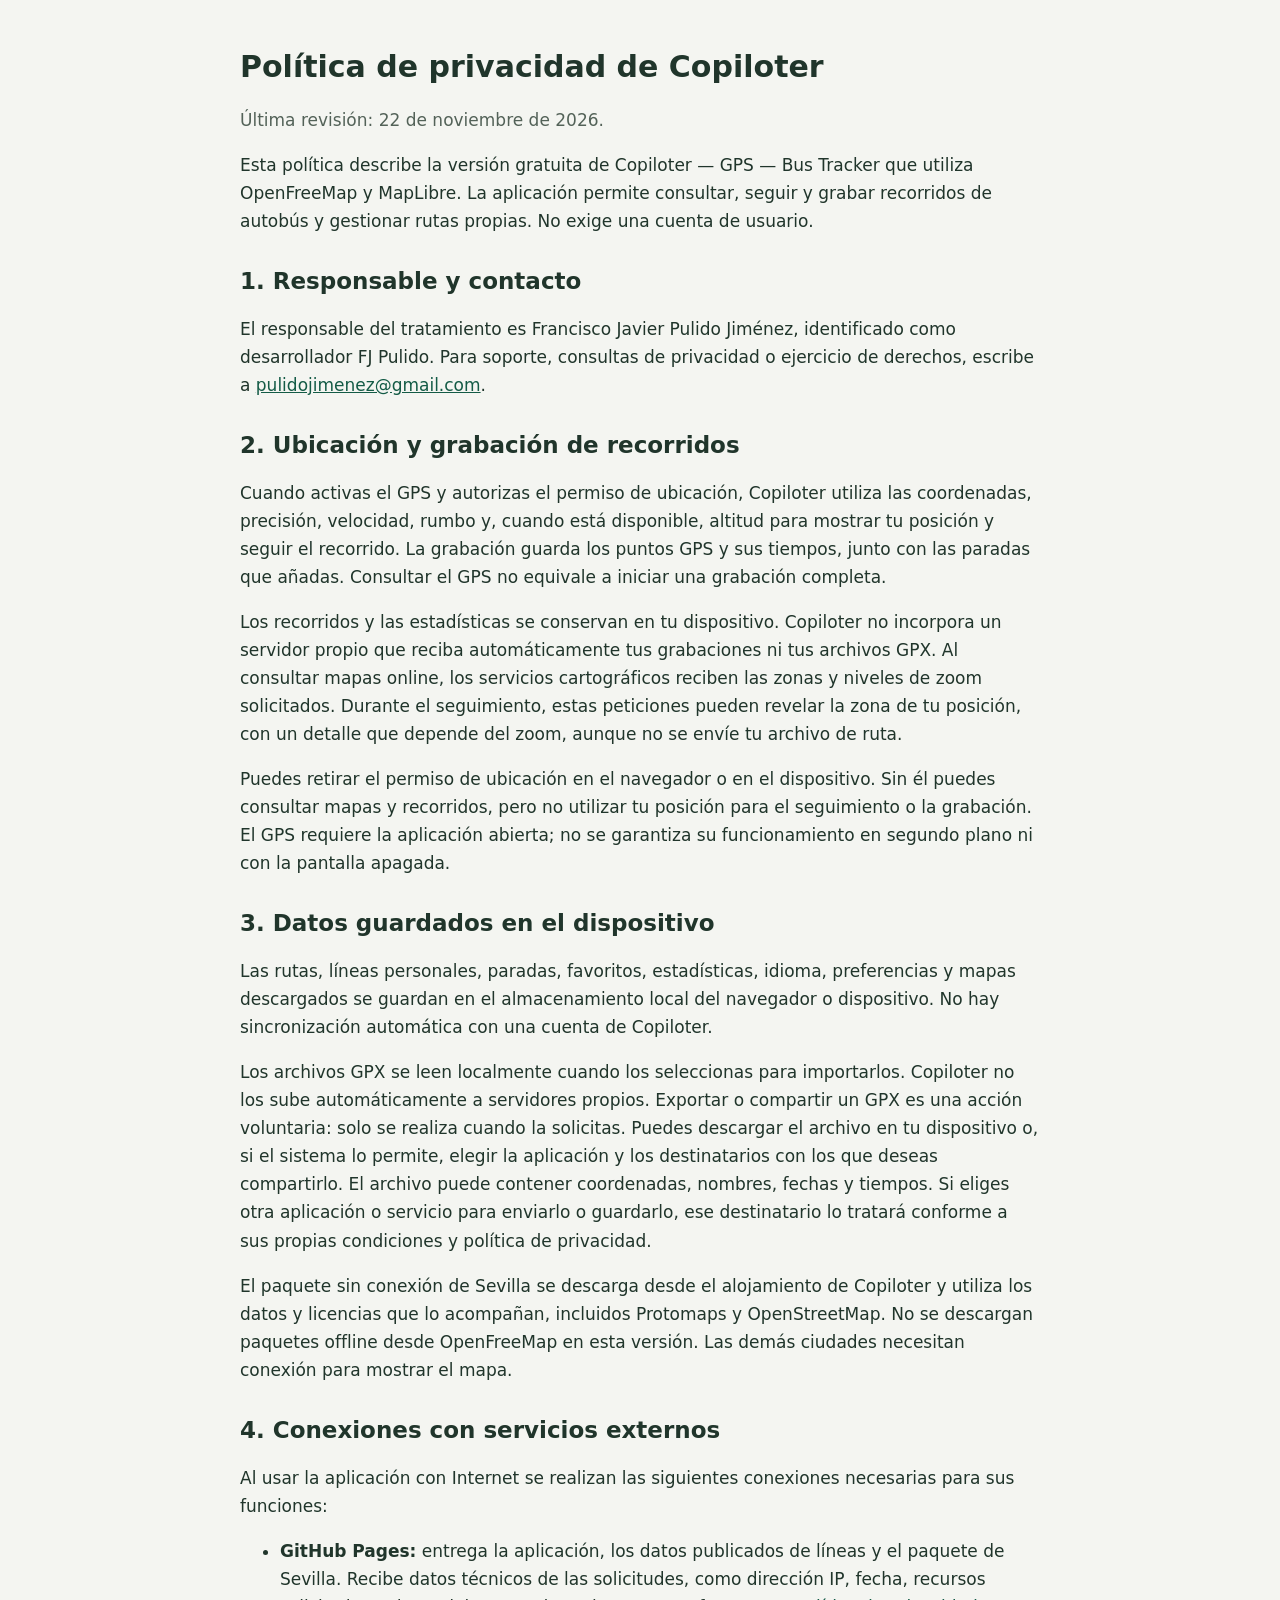
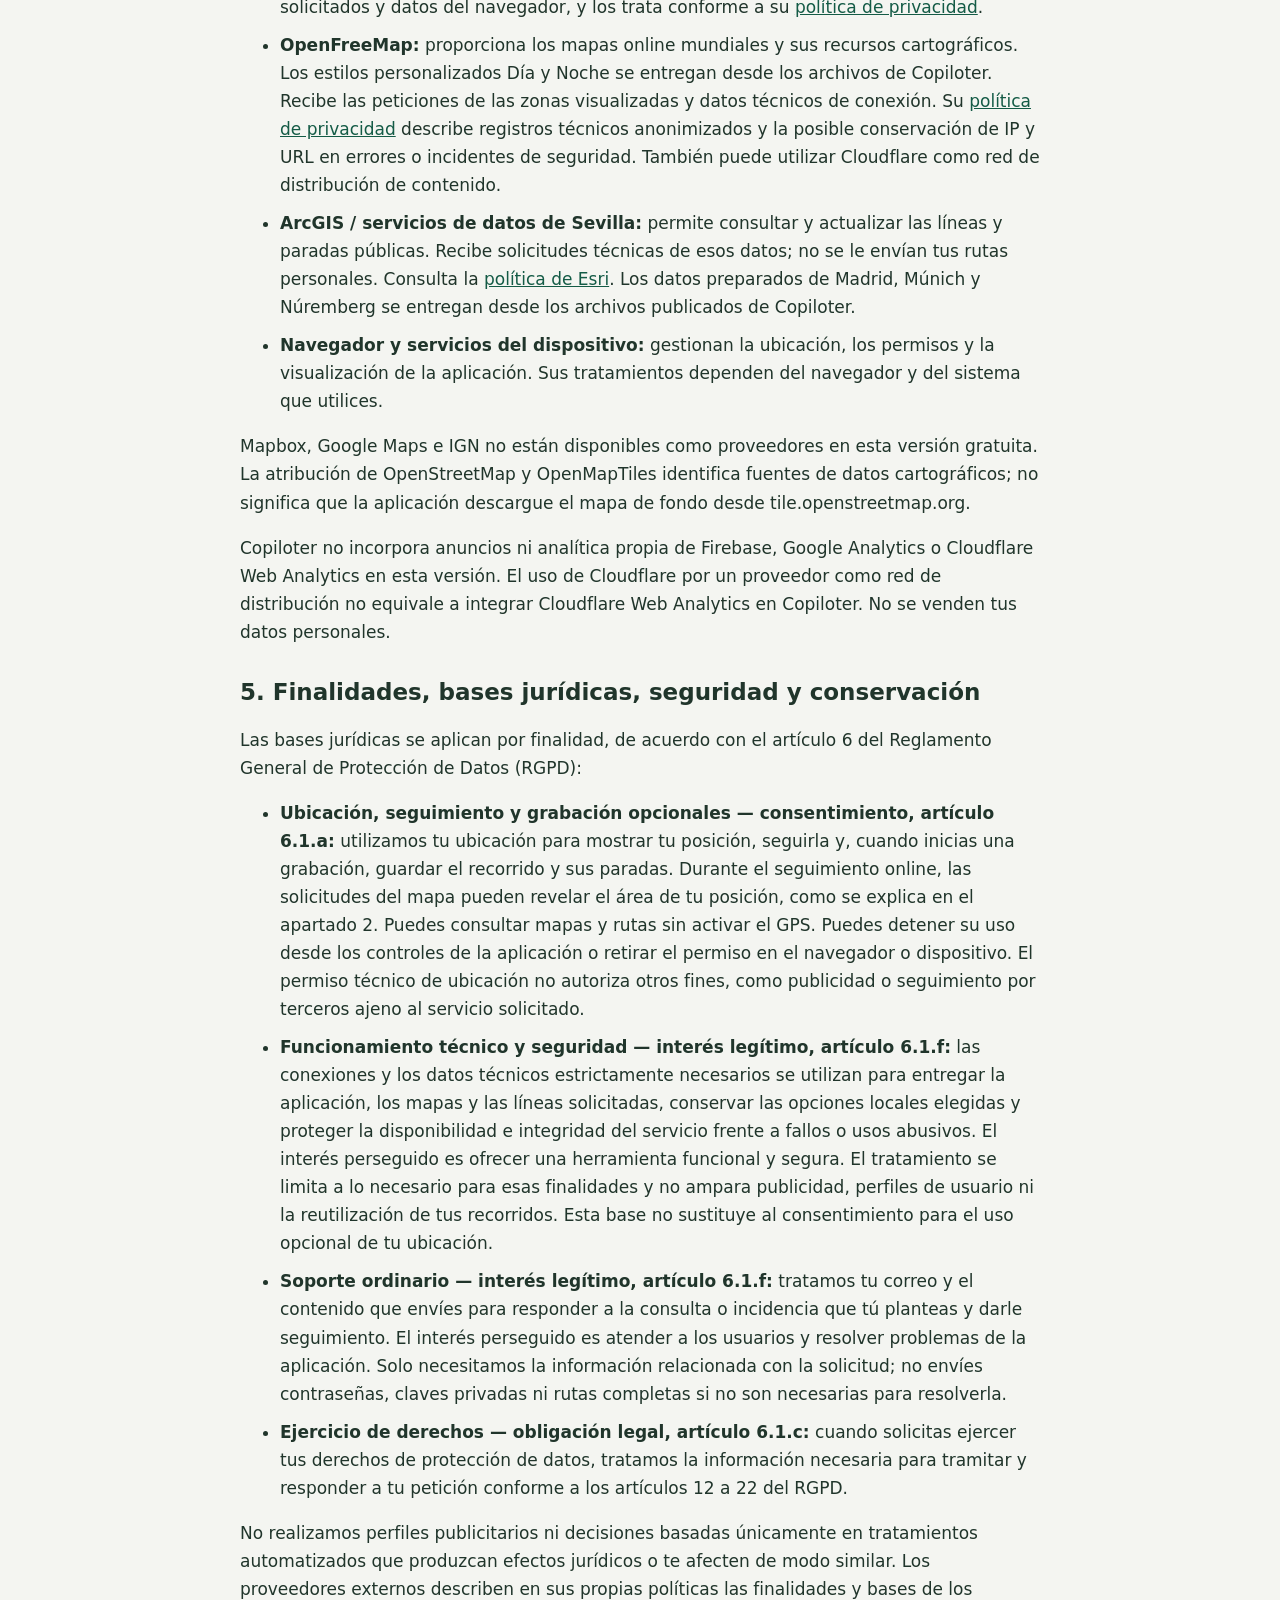
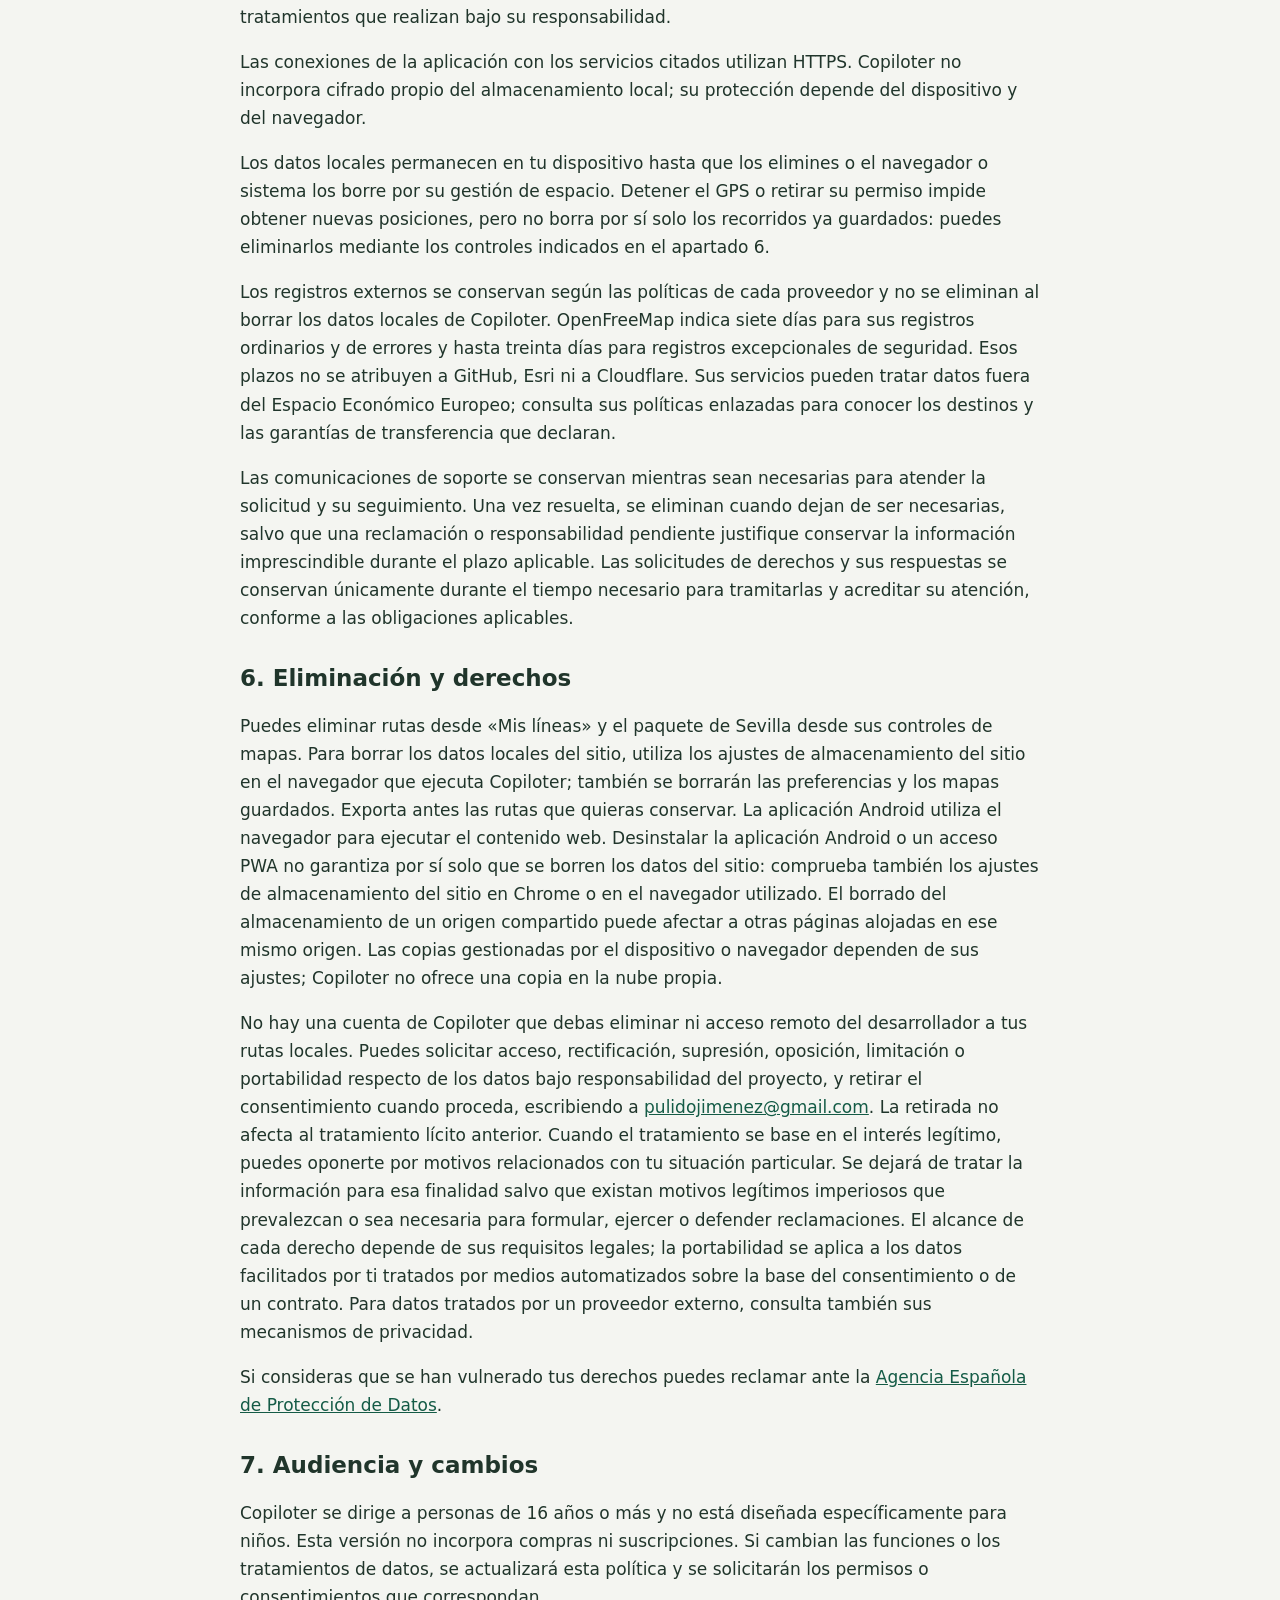
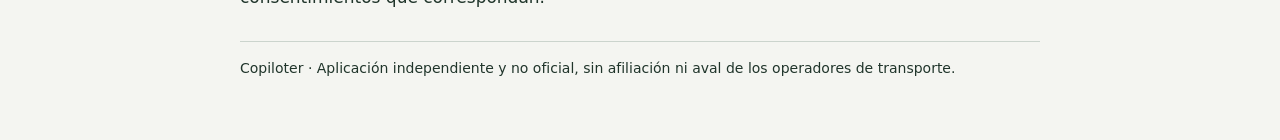
==== privacy/privacidad.html @ dba4ed36 "1.4.0-openfreemap.6: acceso a la política aprobada con consulta offline" ====
<!doctype html>
<html lang="es"><head><meta charset="utf-8"><meta name="viewport" content="width=device-width,initial-scale=1"><title>Política de privacidad de Copiloter</title>
<style>body{margin:0;background:#f4f5f1;color:#20352b;font:17px/1.65 system-ui,sans-serif}main{max-width:800px;margin:auto;padding:28px 22px 60px}h1,h2{line-height:1.25}h1{font-size:30px}h2{font-size:23px;margin-top:32px}a{color:#145b46;overflow-wrap:anywhere}li{margin:10px 0}.date{color:#536258}footer{border-top:1px solid #cbd4cd;margin-top:30px;padding-top:15px;font-size:14px}</style></head>
<body><main>
<h1>Política de privacidad de Copiloter</h1>
<p class="date">Última revisión: 22 de noviembre de 2026.</p>
<p>Esta política describe la versión gratuita de Copiloter — GPS — Bus Tracker que utiliza OpenFreeMap y MapLibre. La aplicación permite consultar, seguir y grabar recorridos de autobús y gestionar rutas propias. No exige una cuenta de usuario.</p>
<h2>1. Responsable y contacto</h2>
<p>El responsable del tratamiento es Francisco Javier Pulido Jiménez, identificado como desarrollador FJ Pulido. Para soporte, consultas de privacidad o ejercicio de derechos, escribe a <a href="mailto:pulidojimenez@gmail.com">pulidojimenez@gmail.com</a>.</p>
<h2>2. Ubicación y grabación de recorridos</h2>
<p>Cuando activas el GPS y autorizas el permiso de ubicación, Copiloter utiliza las coordenadas, precisión, velocidad, rumbo y, cuando está disponible, altitud para mostrar tu posición y seguir el recorrido. La grabación guarda los puntos GPS y sus tiempos, junto con las paradas que añadas. Consultar el GPS no equivale a iniciar una grabación completa.</p>
<p>Los recorridos y las estadísticas se conservan en tu dispositivo. Copiloter no incorpora un servidor propio que reciba automáticamente tus grabaciones ni tus archivos GPX. Al consultar mapas online, los servicios cartográficos reciben las zonas y niveles de zoom solicitados. Durante el seguimiento, estas peticiones pueden revelar la zona de tu posición, con un detalle que depende del zoom, aunque no se envíe tu archivo de ruta.</p>
<p>Puedes retirar el permiso de ubicación en el navegador o en el dispositivo. Sin él puedes consultar mapas y recorridos, pero no utilizar tu posición para el seguimiento o la grabación. El GPS requiere la aplicación abierta; no se garantiza su funcionamiento en segundo plano ni con la pantalla apagada.</p>
<h2>3. Datos guardados en el dispositivo</h2>
<p>Las rutas, líneas personales, paradas, favoritos, estadísticas, idioma, preferencias y mapas descargados se guardan en el almacenamiento local del navegador o dispositivo. No hay sincronización automática con una cuenta de Copiloter.</p>
<p>Los archivos GPX se leen localmente cuando los seleccionas para importarlos. Copiloter no los sube automáticamente a servidores propios. Exportar o compartir un GPX es una acción voluntaria: solo se realiza cuando la solicitas. Puedes descargar el archivo en tu dispositivo o, si el sistema lo permite, elegir la aplicación y los destinatarios con los que deseas compartirlo. El archivo puede contener coordenadas, nombres, fechas y tiempos. Si eliges otra aplicación o servicio para enviarlo o guardarlo, ese destinatario lo tratará conforme a sus propias condiciones y política de privacidad.</p>
<p>El paquete sin conexión de Sevilla se descarga desde el alojamiento de Copiloter y utiliza los datos y licencias que lo acompañan, incluidos Protomaps y OpenStreetMap. No se descargan paquetes offline desde OpenFreeMap en esta versión. Las demás ciudades necesitan conexión para mostrar el mapa.</p>
<h2>4. Conexiones con servicios externos</h2>
<p>Al usar la aplicación con Internet se realizan las siguientes conexiones necesarias para sus funciones:</p>
<ul>
<li><strong>GitHub Pages:</strong> entrega la aplicación, los datos publicados de líneas y el paquete de Sevilla. Recibe datos técnicos de las solicitudes, como dirección IP, fecha, recursos solicitados y datos del navegador, y los trata conforme a su <a href="https://docs.github.com/es/site-policy/privacy-policies/github-general-privacy-statement">política de privacidad</a>.</li>
<li><strong>OpenFreeMap:</strong> proporciona los mapas online mundiales y sus recursos cartográficos. Los estilos personalizados Día y Noche se entregan desde los archivos de Copiloter. Recibe las peticiones de las zonas visualizadas y datos técnicos de conexión. Su <a href="https://openfreemap.org/privacy/">política de privacidad</a> describe registros técnicos anonimizados y la posible conservación de IP y URL en errores o incidentes de seguridad. También puede utilizar Cloudflare como red de distribución de contenido.</li>
<li><strong>ArcGIS / servicios de datos de Sevilla:</strong> permite consultar y actualizar las líneas y paradas públicas. Recibe solicitudes técnicas de esos datos; no se le envían tus rutas personales. Consulta la <a href="https://www.esri.com/en-us/privacy/overview">política de Esri</a>. Los datos preparados de Madrid, Múnich y Núremberg se entregan desde los archivos publicados de Copiloter.</li>
<li><strong>Navegador y servicios del dispositivo:</strong> gestionan la ubicación, los permisos y la visualización de la aplicación. Sus tratamientos dependen del navegador y del sistema que utilices.</li>
</ul>
<p>Mapbox, Google Maps e IGN no están disponibles como proveedores en esta versión gratuita. La atribución de OpenStreetMap y OpenMapTiles identifica fuentes de datos cartográficos; no significa que la aplicación descargue el mapa de fondo desde tile.openstreetmap.org.</p>
<p>Copiloter no incorpora anuncios ni analítica propia de Firebase, Google Analytics o Cloudflare Web Analytics en esta versión. El uso de Cloudflare por un proveedor como red de distribución no equivale a integrar Cloudflare Web Analytics en Copiloter. No se venden tus datos personales.</p>
<h2>5. Finalidades, bases jurídicas, seguridad y conservación</h2>
<p>Las bases jurídicas se aplican por finalidad, de acuerdo con el artículo 6 del Reglamento General de Protección de Datos (RGPD):</p>
<ul>
<li><strong>Ubicación, seguimiento y grabación opcionales — consentimiento, artículo 6.1.a:</strong> utilizamos tu ubicación para mostrar tu posición, seguirla y, cuando inicias una grabación, guardar el recorrido y sus paradas. Durante el seguimiento online, las solicitudes del mapa pueden revelar el área de tu posición, como se explica en el apartado 2. Puedes consultar mapas y rutas sin activar el GPS. Puedes detener su uso desde los controles de la aplicación o retirar el permiso en el navegador o dispositivo. El permiso técnico de ubicación no autoriza otros fines, como publicidad o seguimiento por terceros ajeno al servicio solicitado.</li>
<li><strong>Funcionamiento técnico y seguridad — interés legítimo, artículo 6.1.f:</strong> las conexiones y los datos técnicos estrictamente necesarios se utilizan para entregar la aplicación, los mapas y las líneas solicitadas, conservar las opciones locales elegidas y proteger la disponibilidad e integridad del servicio frente a fallos o usos abusivos. El interés perseguido es ofrecer una herramienta funcional y segura. El tratamiento se limita a lo necesario para esas finalidades y no ampara publicidad, perfiles de usuario ni la reutilización de tus recorridos. Esta base no sustituye al consentimiento para el uso opcional de tu ubicación.</li>
<li><strong>Soporte ordinario — interés legítimo, artículo 6.1.f:</strong> tratamos tu correo y el contenido que envíes para responder a la consulta o incidencia que tú planteas y darle seguimiento. El interés perseguido es atender a los usuarios y resolver problemas de la aplicación. Solo necesitamos la información relacionada con la solicitud; no envíes contraseñas, claves privadas ni rutas completas si no son necesarias para resolverla.</li>
<li><strong>Ejercicio de derechos — obligación legal, artículo 6.1.c:</strong> cuando solicitas ejercer tus derechos de protección de datos, tratamos la información necesaria para tramitar y responder a tu petición conforme a los artículos 12 a 22 del RGPD.</li>
</ul>
<p>No realizamos perfiles publicitarios ni decisiones basadas únicamente en tratamientos automatizados que produzcan efectos jurídicos o te afecten de modo similar. Los proveedores externos describen en sus propias políticas las finalidades y bases de los tratamientos que realizan bajo su responsabilidad.</p>
<p>Las conexiones de la aplicación con los servicios citados utilizan HTTPS. Copiloter no incorpora cifrado propio del almacenamiento local; su protección depende del dispositivo y del navegador.</p>
<p>Los datos locales permanecen en tu dispositivo hasta que los elimines o el navegador o sistema los borre por su gestión de espacio. Detener el GPS o retirar su permiso impide obtener nuevas posiciones, pero no borra por sí solo los recorridos ya guardados: puedes eliminarlos mediante los controles indicados en el apartado 6.</p>
<p>Los registros externos se conservan según las políticas de cada proveedor y no se eliminan al borrar los datos locales de Copiloter. OpenFreeMap indica siete días para sus registros ordinarios y de errores y hasta treinta días para registros excepcionales de seguridad. Esos plazos no se atribuyen a GitHub, Esri ni a Cloudflare. Sus servicios pueden tratar datos fuera del Espacio Económico Europeo; consulta sus políticas enlazadas para conocer los destinos y las garantías de transferencia que declaran.</p>
<p>Las comunicaciones de soporte se conservan mientras sean necesarias para atender la solicitud y su seguimiento. Una vez resuelta, se eliminan cuando dejan de ser necesarias, salvo que una reclamación o responsabilidad pendiente justifique conservar la información imprescindible durante el plazo aplicable. Las solicitudes de derechos y sus respuestas se conservan únicamente durante el tiempo necesario para tramitarlas y acreditar su atención, conforme a las obligaciones aplicables.</p>
<h2>6. Eliminación y derechos</h2>
<p>Puedes eliminar rutas desde «Mis líneas» y el paquete de Sevilla desde sus controles de mapas. Para borrar los datos locales del sitio, utiliza los ajustes de almacenamiento del sitio en el navegador que ejecuta Copiloter; también se borrarán las preferencias y los mapas guardados. Exporta antes las rutas que quieras conservar. La aplicación Android utiliza el navegador para ejecutar el contenido web. Desinstalar la aplicación Android o un acceso PWA no garantiza por sí solo que se borren los datos del sitio: comprueba también los ajustes de almacenamiento del sitio en Chrome o en el navegador utilizado. El borrado del almacenamiento de un origen compartido puede afectar a otras páginas alojadas en ese mismo origen. Las copias gestionadas por el dispositivo o navegador dependen de sus ajustes; Copiloter no ofrece una copia en la nube propia.</p>
<p>No hay una cuenta de Copiloter que debas eliminar ni acceso remoto del desarrollador a tus rutas locales. Puedes solicitar acceso, rectificación, supresión, oposición, limitación o portabilidad respecto de los datos bajo responsabilidad del proyecto, y retirar el consentimiento cuando proceda, escribiendo a <a href="mailto:pulidojimenez@gmail.com">pulidojimenez@gmail.com</a>. La retirada no afecta al tratamiento lícito anterior. Cuando el tratamiento se base en el interés legítimo, puedes oponerte por motivos relacionados con tu situación particular. Se dejará de tratar la información para esa finalidad salvo que existan motivos legítimos imperiosos que prevalezcan o sea necesaria para formular, ejercer o defender reclamaciones. El alcance de cada derecho depende de sus requisitos legales; la portabilidad se aplica a los datos facilitados por ti tratados por medios automatizados sobre la base del consentimiento o de un contrato. Para datos tratados por un proveedor externo, consulta también sus mecanismos de privacidad.</p>
<p>Si consideras que se han vulnerado tus derechos puedes reclamar ante la <a href="https://www.aepd.es/">Agencia Española de Protección de Datos</a>.</p>
<h2>7. Audiencia y cambios</h2>
<p>Copiloter se dirige a personas de 16 años o más y no está diseñada específicamente para niños. Esta versión no incorpora compras ni suscripciones. Si cambian las funciones o los tratamientos de datos, se actualizará esta política y se solicitarán los permisos o consentimientos que correspondan.</p>
<footer>Copiloter · Aplicación independiente y no oficial, sin afiliación ni aval de los operadores de transporte.</footer>
</main></body></html>
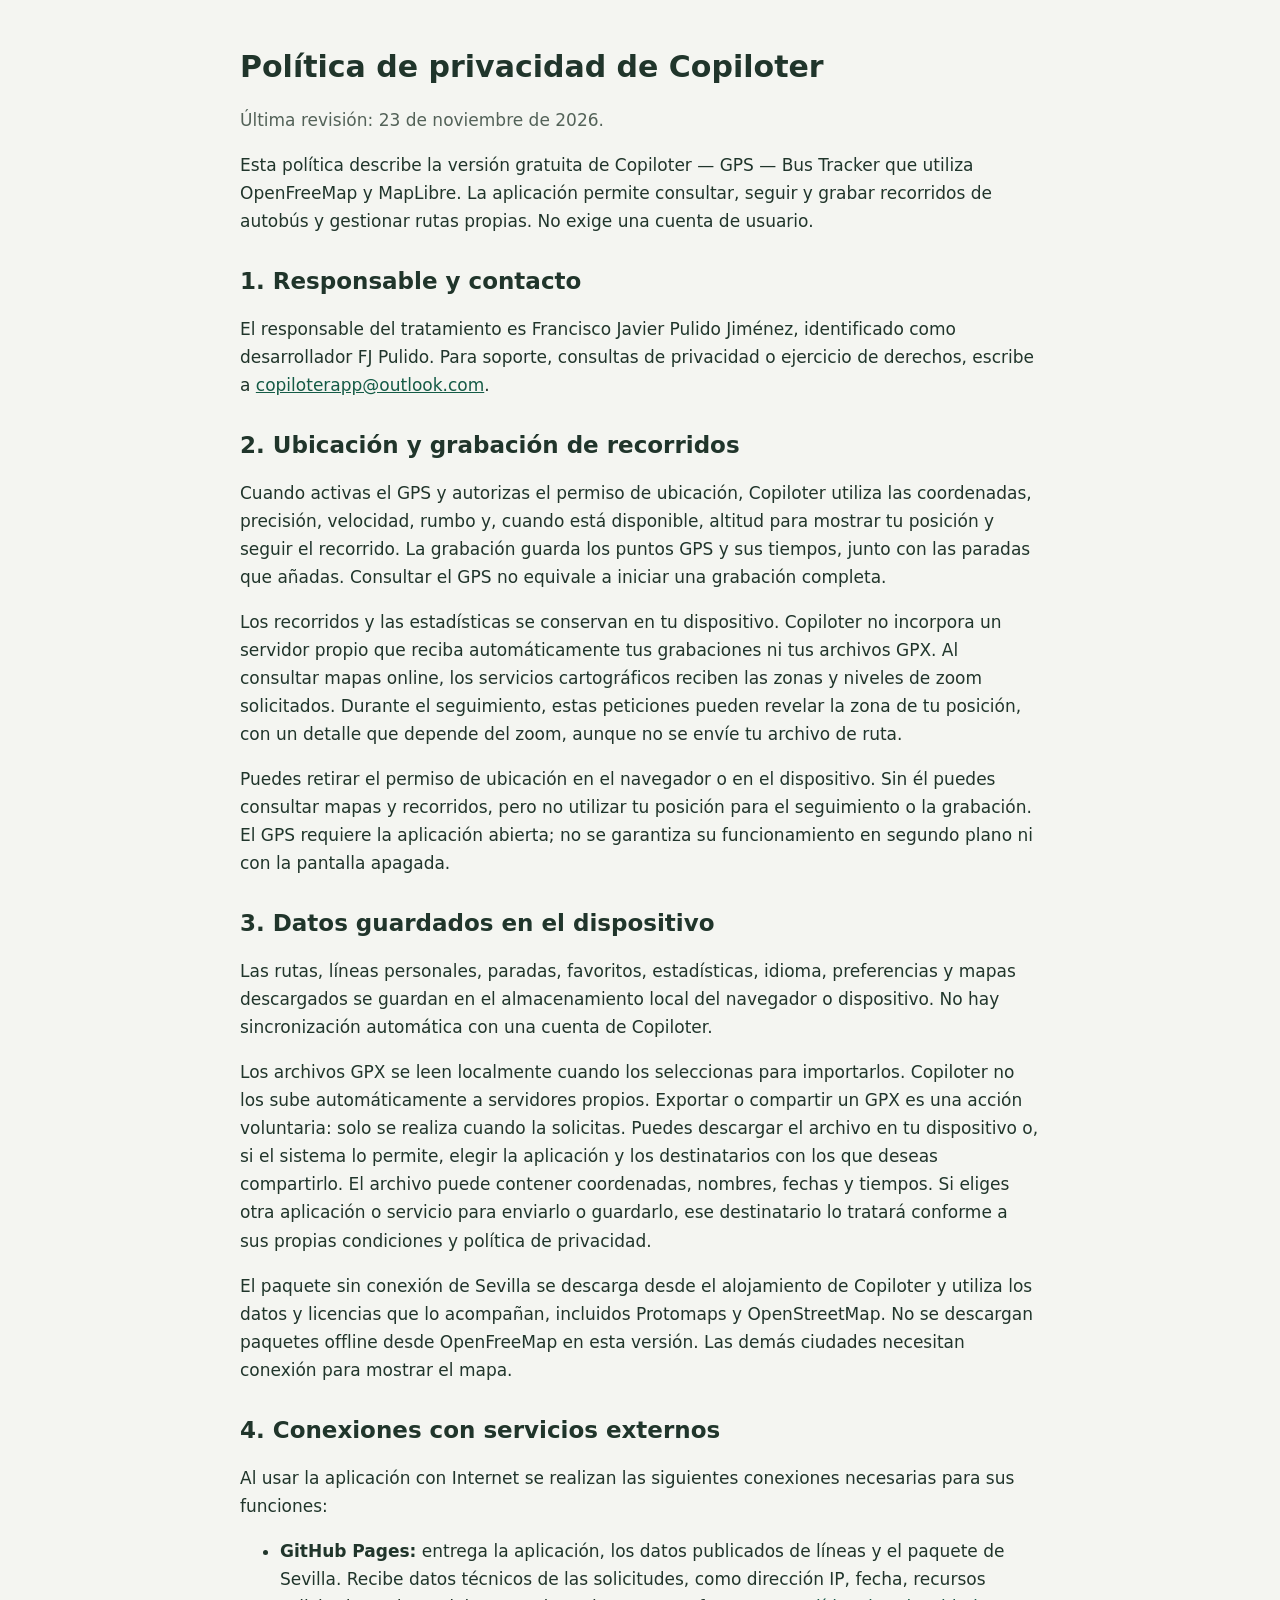
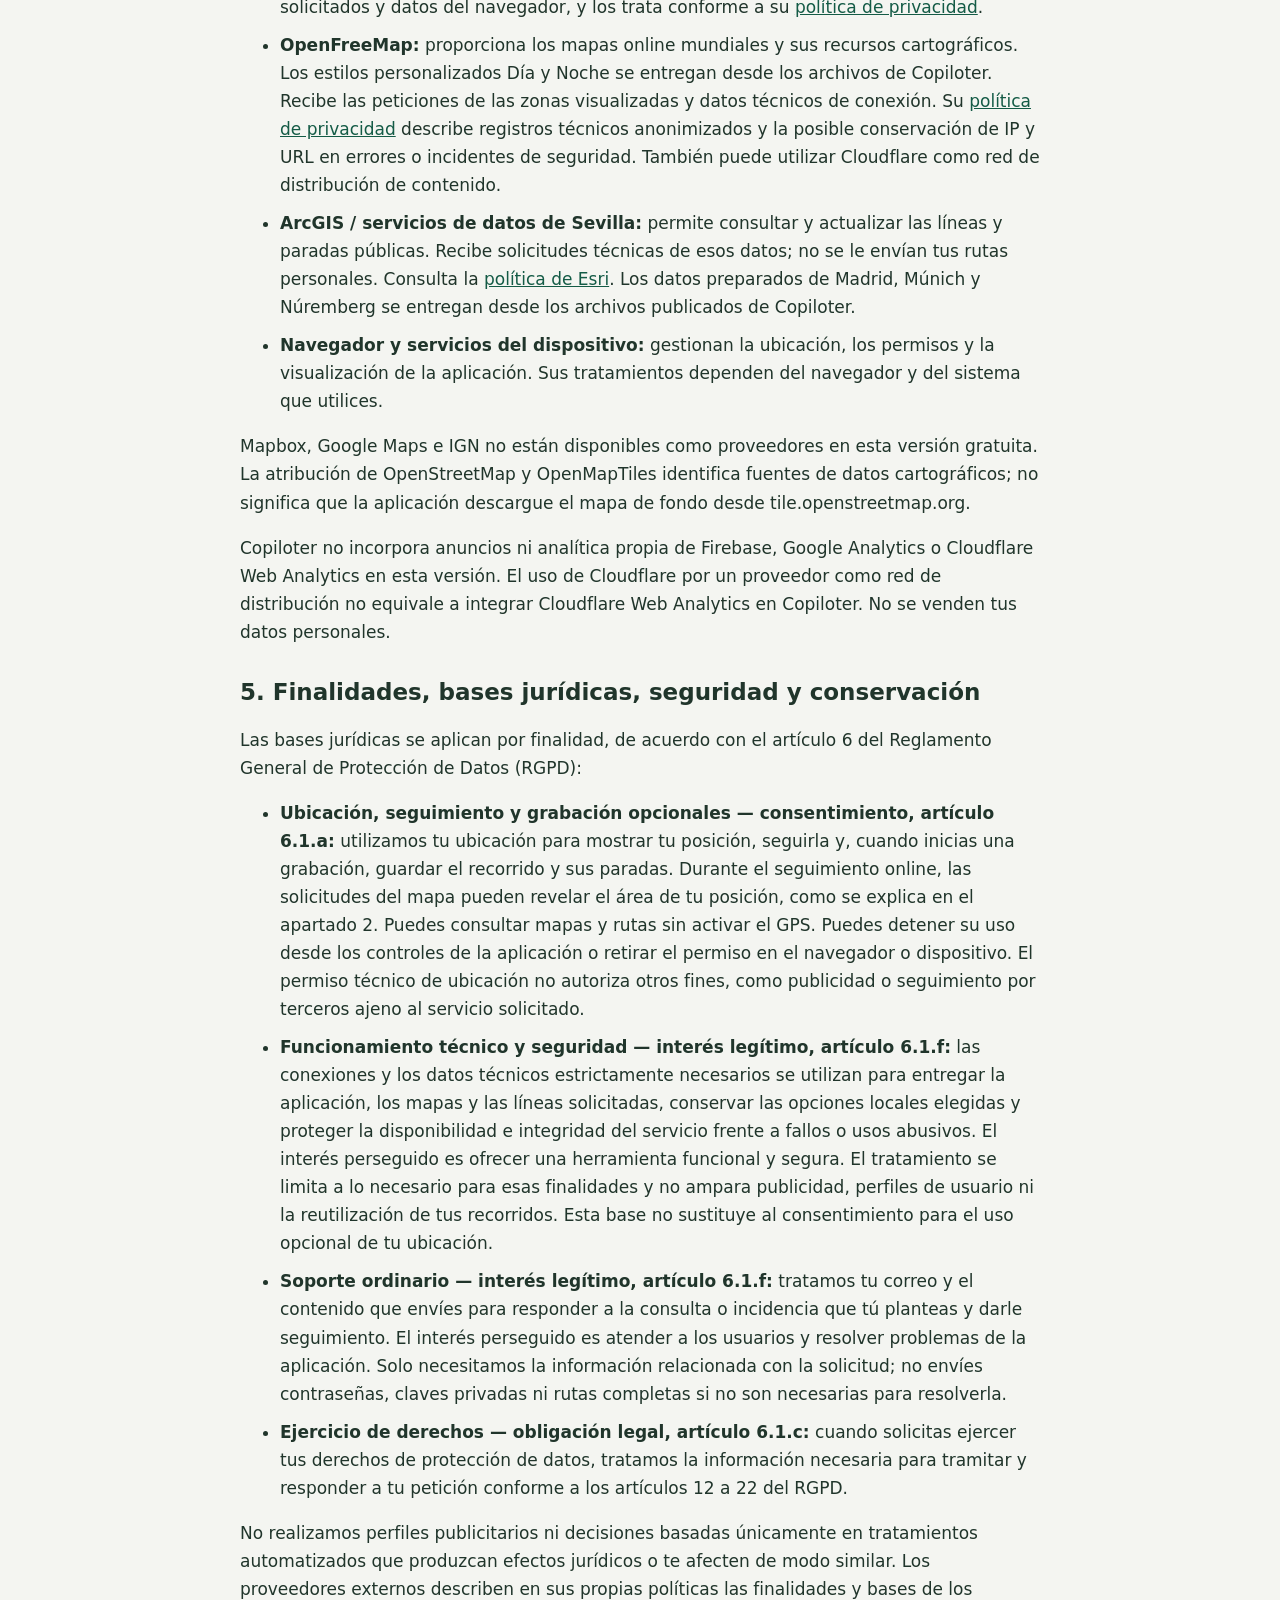
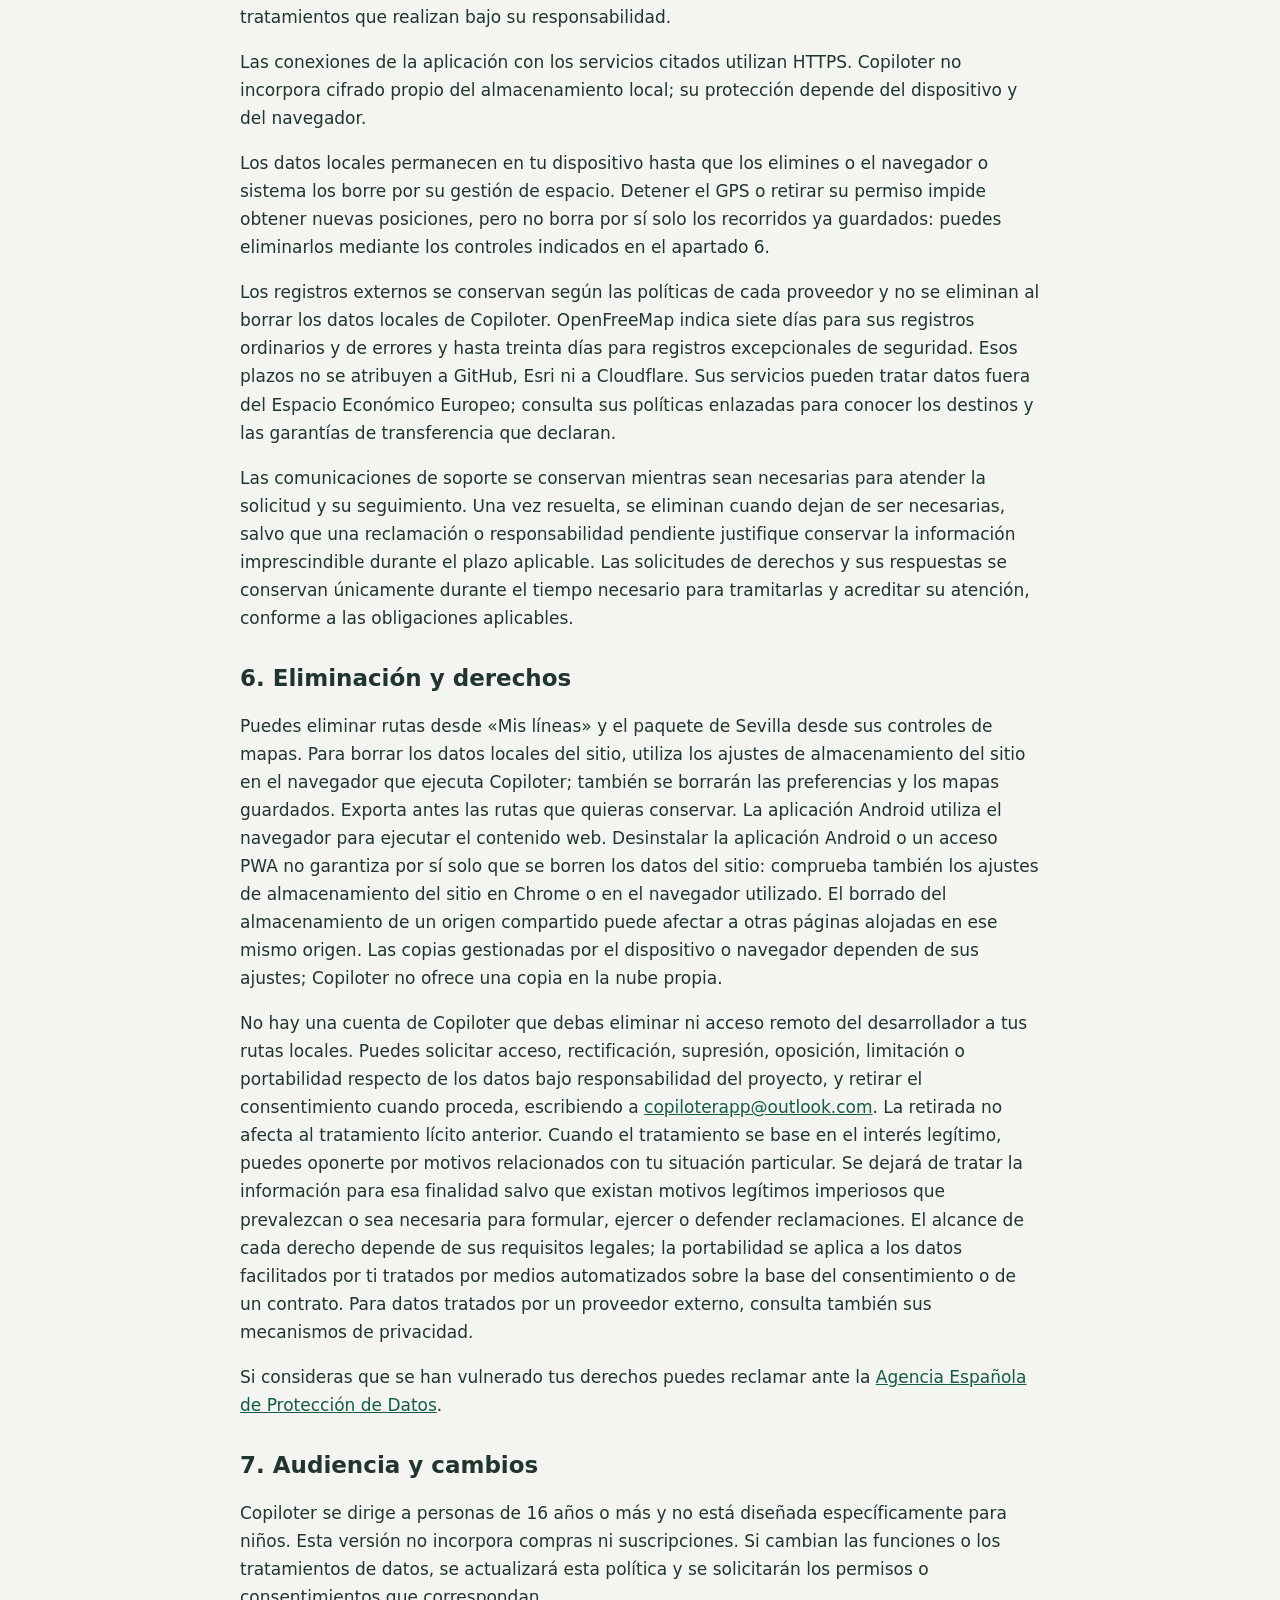
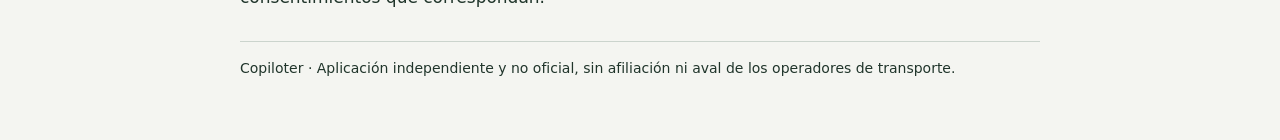
==== commit f48320fd: "1.4.0-openfreemap.8: desvíos, flechas, paradas y contacto de soporte" ====
--- a/privacy/privacidad.html
+++ b/privacy/privacidad.html
@@ -1,48 +1,48 @@
-<!doctype html>
-<html lang="es"><head><meta charset="utf-8"><meta name="viewport" content="width=device-width,initial-scale=1"><title>Política de privacidad de Copiloter</title>
-<style>body{margin:0;background:#f4f5f1;color:#20352b;font:17px/1.65 system-ui,sans-serif}main{max-width:800px;margin:auto;padding:28px 22px 60px}h1,h2{line-height:1.25}h1{font-size:30px}h2{font-size:23px;margin-top:32px}a{color:#145b46;overflow-wrap:anywhere}li{margin:10px 0}.date{color:#536258}footer{border-top:1px solid #cbd4cd;margin-top:30px;padding-top:15px;font-size:14px}</style></head>
-<body><main>
-<h1>Política de privacidad de Copiloter</h1>
-<p class="date">Última revisión: 22 de noviembre de 2026.</p>
-<p>Esta política describe la versión gratuita de Copiloter — GPS — Bus Tracker que utiliza OpenFreeMap y MapLibre. La aplicación permite consultar, seguir y grabar recorridos de autobús y gestionar rutas propias. No exige una cuenta de usuario.</p>
-<h2>1. Responsable y contacto</h2>
-<p>El responsable del tratamiento es Francisco Javier Pulido Jiménez, identificado como desarrollador FJ Pulido. Para soporte, consultas de privacidad o ejercicio de derechos, escribe a <a href="mailto:pulidojimenez@gmail.com">pulidojimenez@gmail.com</a>.</p>
-<h2>2. Ubicación y grabación de recorridos</h2>
-<p>Cuando activas el GPS y autorizas el permiso de ubicación, Copiloter utiliza las coordenadas, precisión, velocidad, rumbo y, cuando está disponible, altitud para mostrar tu posición y seguir el recorrido. La grabación guarda los puntos GPS y sus tiempos, junto con las paradas que añadas. Consultar el GPS no equivale a iniciar una grabación completa.</p>
-<p>Los recorridos y las estadísticas se conservan en tu dispositivo. Copiloter no incorpora un servidor propio que reciba automáticamente tus grabaciones ni tus archivos GPX. Al consultar mapas online, los servicios cartográficos reciben las zonas y niveles de zoom solicitados. Durante el seguimiento, estas peticiones pueden revelar la zona de tu posición, con un detalle que depende del zoom, aunque no se envíe tu archivo de ruta.</p>
-<p>Puedes retirar el permiso de ubicación en el navegador o en el dispositivo. Sin él puedes consultar mapas y recorridos, pero no utilizar tu posición para el seguimiento o la grabación. El GPS requiere la aplicación abierta; no se garantiza su funcionamiento en segundo plano ni con la pantalla apagada.</p>
-<h2>3. Datos guardados en el dispositivo</h2>
-<p>Las rutas, líneas personales, paradas, favoritos, estadísticas, idioma, preferencias y mapas descargados se guardan en el almacenamiento local del navegador o dispositivo. No hay sincronización automática con una cuenta de Copiloter.</p>
-<p>Los archivos GPX se leen localmente cuando los seleccionas para importarlos. Copiloter no los sube automáticamente a servidores propios. Exportar o compartir un GPX es una acción voluntaria: solo se realiza cuando la solicitas. Puedes descargar el archivo en tu dispositivo o, si el sistema lo permite, elegir la aplicación y los destinatarios con los que deseas compartirlo. El archivo puede contener coordenadas, nombres, fechas y tiempos. Si eliges otra aplicación o servicio para enviarlo o guardarlo, ese destinatario lo tratará conforme a sus propias condiciones y política de privacidad.</p>
-<p>El paquete sin conexión de Sevilla se descarga desde el alojamiento de Copiloter y utiliza los datos y licencias que lo acompañan, incluidos Protomaps y OpenStreetMap. No se descargan paquetes offline desde OpenFreeMap en esta versión. Las demás ciudades necesitan conexión para mostrar el mapa.</p>
-<h2>4. Conexiones con servicios externos</h2>
-<p>Al usar la aplicación con Internet se realizan las siguientes conexiones necesarias para sus funciones:</p>
-<ul>
-<li><strong>GitHub Pages:</strong> entrega la aplicación, los datos publicados de líneas y el paquete de Sevilla. Recibe datos técnicos de las solicitudes, como dirección IP, fecha, recursos solicitados y datos del navegador, y los trata conforme a su <a href="https://docs.github.com/es/site-policy/privacy-policies/github-general-privacy-statement">política de privacidad</a>.</li>
-<li><strong>OpenFreeMap:</strong> proporciona los mapas online mundiales y sus recursos cartográficos. Los estilos personalizados Día y Noche se entregan desde los archivos de Copiloter. Recibe las peticiones de las zonas visualizadas y datos técnicos de conexión. Su <a href="https://openfreemap.org/privacy/">política de privacidad</a> describe registros técnicos anonimizados y la posible conservación de IP y URL en errores o incidentes de seguridad. También puede utilizar Cloudflare como red de distribución de contenido.</li>
-<li><strong>ArcGIS / servicios de datos de Sevilla:</strong> permite consultar y actualizar las líneas y paradas públicas. Recibe solicitudes técnicas de esos datos; no se le envían tus rutas personales. Consulta la <a href="https://www.esri.com/en-us/privacy/overview">política de Esri</a>. Los datos preparados de Madrid, Múnich y Núremberg se entregan desde los archivos publicados de Copiloter.</li>
-<li><strong>Navegador y servicios del dispositivo:</strong> gestionan la ubicación, los permisos y la visualización de la aplicación. Sus tratamientos dependen del navegador y del sistema que utilices.</li>
-</ul>
-<p>Mapbox, Google Maps e IGN no están disponibles como proveedores en esta versión gratuita. La atribución de OpenStreetMap y OpenMapTiles identifica fuentes de datos cartográficos; no significa que la aplicación descargue el mapa de fondo desde tile.openstreetmap.org.</p>
-<p>Copiloter no incorpora anuncios ni analítica propia de Firebase, Google Analytics o Cloudflare Web Analytics en esta versión. El uso de Cloudflare por un proveedor como red de distribución no equivale a integrar Cloudflare Web Analytics en Copiloter. No se venden tus datos personales.</p>
-<h2>5. Finalidades, bases jurídicas, seguridad y conservación</h2>
-<p>Las bases jurídicas se aplican por finalidad, de acuerdo con el artículo 6 del Reglamento General de Protección de Datos (RGPD):</p>
-<ul>
-<li><strong>Ubicación, seguimiento y grabación opcionales — consentimiento, artículo 6.1.a:</strong> utilizamos tu ubicación para mostrar tu posición, seguirla y, cuando inicias una grabación, guardar el recorrido y sus paradas. Durante el seguimiento online, las solicitudes del mapa pueden revelar el área de tu posición, como se explica en el apartado 2. Puedes consultar mapas y rutas sin activar el GPS. Puedes detener su uso desde los controles de la aplicación o retirar el permiso en el navegador o dispositivo. El permiso técnico de ubicación no autoriza otros fines, como publicidad o seguimiento por terceros ajeno al servicio solicitado.</li>
-<li><strong>Funcionamiento técnico y seguridad — interés legítimo, artículo 6.1.f:</strong> las conexiones y los datos técnicos estrictamente necesarios se utilizan para entregar la aplicación, los mapas y las líneas solicitadas, conservar las opciones locales elegidas y proteger la disponibilidad e integridad del servicio frente a fallos o usos abusivos. El interés perseguido es ofrecer una herramienta funcional y segura. El tratamiento se limita a lo necesario para esas finalidades y no ampara publicidad, perfiles de usuario ni la reutilización de tus recorridos. Esta base no sustituye al consentimiento para el uso opcional de tu ubicación.</li>
-<li><strong>Soporte ordinario — interés legítimo, artículo 6.1.f:</strong> tratamos tu correo y el contenido que envíes para responder a la consulta o incidencia que tú planteas y darle seguimiento. El interés perseguido es atender a los usuarios y resolver problemas de la aplicación. Solo necesitamos la información relacionada con la solicitud; no envíes contraseñas, claves privadas ni rutas completas si no son necesarias para resolverla.</li>
-<li><strong>Ejercicio de derechos — obligación legal, artículo 6.1.c:</strong> cuando solicitas ejercer tus derechos de protección de datos, tratamos la información necesaria para tramitar y responder a tu petición conforme a los artículos 12 a 22 del RGPD.</li>
-</ul>
-<p>No realizamos perfiles publicitarios ni decisiones basadas únicamente en tratamientos automatizados que produzcan efectos jurídicos o te afecten de modo similar. Los proveedores externos describen en sus propias políticas las finalidades y bases de los tratamientos que realizan bajo su responsabilidad.</p>
-<p>Las conexiones de la aplicación con los servicios citados utilizan HTTPS. Copiloter no incorpora cifrado propio del almacenamiento local; su protección depende del dispositivo y del navegador.</p>
-<p>Los datos locales permanecen en tu dispositivo hasta que los elimines o el navegador o sistema los borre por su gestión de espacio. Detener el GPS o retirar su permiso impide obtener nuevas posiciones, pero no borra por sí solo los recorridos ya guardados: puedes eliminarlos mediante los controles indicados en el apartado 6.</p>
-<p>Los registros externos se conservan según las políticas de cada proveedor y no se eliminan al borrar los datos locales de Copiloter. OpenFreeMap indica siete días para sus registros ordinarios y de errores y hasta treinta días para registros excepcionales de seguridad. Esos plazos no se atribuyen a GitHub, Esri ni a Cloudflare. Sus servicios pueden tratar datos fuera del Espacio Económico Europeo; consulta sus políticas enlazadas para conocer los destinos y las garantías de transferencia que declaran.</p>
-<p>Las comunicaciones de soporte se conservan mientras sean necesarias para atender la solicitud y su seguimiento. Una vez resuelta, se eliminan cuando dejan de ser necesarias, salvo que una reclamación o responsabilidad pendiente justifique conservar la información imprescindible durante el plazo aplicable. Las solicitudes de derechos y sus respuestas se conservan únicamente durante el tiempo necesario para tramitarlas y acreditar su atención, conforme a las obligaciones aplicables.</p>
-<h2>6. Eliminación y derechos</h2>
-<p>Puedes eliminar rutas desde «Mis líneas» y el paquete de Sevilla desde sus controles de mapas. Para borrar los datos locales del sitio, utiliza los ajustes de almacenamiento del sitio en el navegador que ejecuta Copiloter; también se borrarán las preferencias y los mapas guardados. Exporta antes las rutas que quieras conservar. La aplicación Android utiliza el navegador para ejecutar el contenido web. Desinstalar la aplicación Android o un acceso PWA no garantiza por sí solo que se borren los datos del sitio: comprueba también los ajustes de almacenamiento del sitio en Chrome o en el navegador utilizado. El borrado del almacenamiento de un origen compartido puede afectar a otras páginas alojadas en ese mismo origen. Las copias gestionadas por el dispositivo o navegador dependen de sus ajustes; Copiloter no ofrece una copia en la nube propia.</p>
-<p>No hay una cuenta de Copiloter que debas eliminar ni acceso remoto del desarrollador a tus rutas locales. Puedes solicitar acceso, rectificación, supresión, oposición, limitación o portabilidad respecto de los datos bajo responsabilidad del proyecto, y retirar el consentimiento cuando proceda, escribiendo a <a href="mailto:pulidojimenez@gmail.com">pulidojimenez@gmail.com</a>. La retirada no afecta al tratamiento lícito anterior. Cuando el tratamiento se base en el interés legítimo, puedes oponerte por motivos relacionados con tu situación particular. Se dejará de tratar la información para esa finalidad salvo que existan motivos legítimos imperiosos que prevalezcan o sea necesaria para formular, ejercer o defender reclamaciones. El alcance de cada derecho depende de sus requisitos legales; la portabilidad se aplica a los datos facilitados por ti tratados por medios automatizados sobre la base del consentimiento o de un contrato. Para datos tratados por un proveedor externo, consulta también sus mecanismos de privacidad.</p>
-<p>Si consideras que se han vulnerado tus derechos puedes reclamar ante la <a href="https://www.aepd.es/">Agencia Española de Protección de Datos</a>.</p>
-<h2>7. Audiencia y cambios</h2>
-<p>Copiloter se dirige a personas de 16 años o más y no está diseñada específicamente para niños. Esta versión no incorpora compras ni suscripciones. Si cambian las funciones o los tratamientos de datos, se actualizará esta política y se solicitarán los permisos o consentimientos que correspondan.</p>
-<footer>Copiloter · Aplicación independiente y no oficial, sin afiliación ni aval de los operadores de transporte.</footer>
-</main></body></html>
+<!doctype html>
+<html lang="es"><head><meta charset="utf-8"><meta name="viewport" content="width=device-width,initial-scale=1"><title>Política de privacidad de Copiloter</title>
+<style>body{margin:0;background:#f4f5f1;color:#20352b;font:17px/1.65 system-ui,sans-serif}main{max-width:800px;margin:auto;padding:28px 22px 60px}h1,h2{line-height:1.25}h1{font-size:30px}h2{font-size:23px;margin-top:32px}a{color:#145b46;overflow-wrap:anywhere}li{margin:10px 0}.date{color:#536258}footer{border-top:1px solid #cbd4cd;margin-top:30px;padding-top:15px;font-size:14px}</style></head>
+<body><main>
+<h1>Política de privacidad de Copiloter</h1>
+<p class="date">Última revisión: 23 de noviembre de 2026.</p>
+<p>Esta política describe la versión gratuita de Copiloter — GPS — Bus Tracker que utiliza OpenFreeMap y MapLibre. La aplicación permite consultar, seguir y grabar recorridos de autobús y gestionar rutas propias. No exige una cuenta de usuario.</p>
+<h2>1. Responsable y contacto</h2>
+<p>El responsable del tratamiento es Francisco Javier Pulido Jiménez, identificado como desarrollador FJ Pulido. Para soporte, consultas de privacidad o ejercicio de derechos, escribe a <a href="mailto:copiloterapp@outlook.com">copiloterapp@outlook.com</a>.</p>
+<h2>2. Ubicación y grabación de recorridos</h2>
+<p>Cuando activas el GPS y autorizas el permiso de ubicación, Copiloter utiliza las coordenadas, precisión, velocidad, rumbo y, cuando está disponible, altitud para mostrar tu posición y seguir el recorrido. La grabación guarda los puntos GPS y sus tiempos, junto con las paradas que añadas. Consultar el GPS no equivale a iniciar una grabación completa.</p>
+<p>Los recorridos y las estadísticas se conservan en tu dispositivo. Copiloter no incorpora un servidor propio que reciba automáticamente tus grabaciones ni tus archivos GPX. Al consultar mapas online, los servicios cartográficos reciben las zonas y niveles de zoom solicitados. Durante el seguimiento, estas peticiones pueden revelar la zona de tu posición, con un detalle que depende del zoom, aunque no se envíe tu archivo de ruta.</p>
+<p>Puedes retirar el permiso de ubicación en el navegador o en el dispositivo. Sin él puedes consultar mapas y recorridos, pero no utilizar tu posición para el seguimiento o la grabación. El GPS requiere la aplicación abierta; no se garantiza su funcionamiento en segundo plano ni con la pantalla apagada.</p>
+<h2>3. Datos guardados en el dispositivo</h2>
+<p>Las rutas, líneas personales, paradas, favoritos, estadísticas, idioma, preferencias y mapas descargados se guardan en el almacenamiento local del navegador o dispositivo. No hay sincronización automática con una cuenta de Copiloter.</p>
+<p>Los archivos GPX se leen localmente cuando los seleccionas para importarlos. Copiloter no los sube automáticamente a servidores propios. Exportar o compartir un GPX es una acción voluntaria: solo se realiza cuando la solicitas. Puedes descargar el archivo en tu dispositivo o, si el sistema lo permite, elegir la aplicación y los destinatarios con los que deseas compartirlo. El archivo puede contener coordenadas, nombres, fechas y tiempos. Si eliges otra aplicación o servicio para enviarlo o guardarlo, ese destinatario lo tratará conforme a sus propias condiciones y política de privacidad.</p>
+<p>El paquete sin conexión de Sevilla se descarga desde el alojamiento de Copiloter y utiliza los datos y licencias que lo acompañan, incluidos Protomaps y OpenStreetMap. No se descargan paquetes offline desde OpenFreeMap en esta versión. Las demás ciudades necesitan conexión para mostrar el mapa.</p>
+<h2>4. Conexiones con servicios externos</h2>
+<p>Al usar la aplicación con Internet se realizan las siguientes conexiones necesarias para sus funciones:</p>
+<ul>
+<li><strong>GitHub Pages:</strong> entrega la aplicación, los datos publicados de líneas y el paquete de Sevilla. Recibe datos técnicos de las solicitudes, como dirección IP, fecha, recursos solicitados y datos del navegador, y los trata conforme a su <a href="https://docs.github.com/es/site-policy/privacy-policies/github-general-privacy-statement">política de privacidad</a>.</li>
+<li><strong>OpenFreeMap:</strong> proporciona los mapas online mundiales y sus recursos cartográficos. Los estilos personalizados Día y Noche se entregan desde los archivos de Copiloter. Recibe las peticiones de las zonas visualizadas y datos técnicos de conexión. Su <a href="https://openfreemap.org/privacy/">política de privacidad</a> describe registros técnicos anonimizados y la posible conservación de IP y URL en errores o incidentes de seguridad. También puede utilizar Cloudflare como red de distribución de contenido.</li>
+<li><strong>ArcGIS / servicios de datos de Sevilla:</strong> permite consultar y actualizar las líneas y paradas públicas. Recibe solicitudes técnicas de esos datos; no se le envían tus rutas personales. Consulta la <a href="https://www.esri.com/en-us/privacy/overview">política de Esri</a>. Los datos preparados de Madrid, Múnich y Núremberg se entregan desde los archivos publicados de Copiloter.</li>
+<li><strong>Navegador y servicios del dispositivo:</strong> gestionan la ubicación, los permisos y la visualización de la aplicación. Sus tratamientos dependen del navegador y del sistema que utilices.</li>
+</ul>
+<p>Mapbox, Google Maps e IGN no están disponibles como proveedores en esta versión gratuita. La atribución de OpenStreetMap y OpenMapTiles identifica fuentes de datos cartográficos; no significa que la aplicación descargue el mapa de fondo desde tile.openstreetmap.org.</p>
+<p>Copiloter no incorpora anuncios ni analítica propia de Firebase, Google Analytics o Cloudflare Web Analytics en esta versión. El uso de Cloudflare por un proveedor como red de distribución no equivale a integrar Cloudflare Web Analytics en Copiloter. No se venden tus datos personales.</p>
+<h2>5. Finalidades, bases jurídicas, seguridad y conservación</h2>
+<p>Las bases jurídicas se aplican por finalidad, de acuerdo con el artículo 6 del Reglamento General de Protección de Datos (RGPD):</p>
+<ul>
+<li><strong>Ubicación, seguimiento y grabación opcionales — consentimiento, artículo 6.1.a:</strong> utilizamos tu ubicación para mostrar tu posición, seguirla y, cuando inicias una grabación, guardar el recorrido y sus paradas. Durante el seguimiento online, las solicitudes del mapa pueden revelar el área de tu posición, como se explica en el apartado 2. Puedes consultar mapas y rutas sin activar el GPS. Puedes detener su uso desde los controles de la aplicación o retirar el permiso en el navegador o dispositivo. El permiso técnico de ubicación no autoriza otros fines, como publicidad o seguimiento por terceros ajeno al servicio solicitado.</li>
+<li><strong>Funcionamiento técnico y seguridad — interés legítimo, artículo 6.1.f:</strong> las conexiones y los datos técnicos estrictamente necesarios se utilizan para entregar la aplicación, los mapas y las líneas solicitadas, conservar las opciones locales elegidas y proteger la disponibilidad e integridad del servicio frente a fallos o usos abusivos. El interés perseguido es ofrecer una herramienta funcional y segura. El tratamiento se limita a lo necesario para esas finalidades y no ampara publicidad, perfiles de usuario ni la reutilización de tus recorridos. Esta base no sustituye al consentimiento para el uso opcional de tu ubicación.</li>
+<li><strong>Soporte ordinario — interés legítimo, artículo 6.1.f:</strong> tratamos tu correo y el contenido que envíes para responder a la consulta o incidencia que tú planteas y darle seguimiento. El interés perseguido es atender a los usuarios y resolver problemas de la aplicación. Solo necesitamos la información relacionada con la solicitud; no envíes contraseñas, claves privadas ni rutas completas si no son necesarias para resolverla.</li>
+<li><strong>Ejercicio de derechos — obligación legal, artículo 6.1.c:</strong> cuando solicitas ejercer tus derechos de protección de datos, tratamos la información necesaria para tramitar y responder a tu petición conforme a los artículos 12 a 22 del RGPD.</li>
+</ul>
+<p>No realizamos perfiles publicitarios ni decisiones basadas únicamente en tratamientos automatizados que produzcan efectos jurídicos o te afecten de modo similar. Los proveedores externos describen en sus propias políticas las finalidades y bases de los tratamientos que realizan bajo su responsabilidad.</p>
+<p>Las conexiones de la aplicación con los servicios citados utilizan HTTPS. Copiloter no incorpora cifrado propio del almacenamiento local; su protección depende del dispositivo y del navegador.</p>
+<p>Los datos locales permanecen en tu dispositivo hasta que los elimines o el navegador o sistema los borre por su gestión de espacio. Detener el GPS o retirar su permiso impide obtener nuevas posiciones, pero no borra por sí solo los recorridos ya guardados: puedes eliminarlos mediante los controles indicados en el apartado 6.</p>
+<p>Los registros externos se conservan según las políticas de cada proveedor y no se eliminan al borrar los datos locales de Copiloter. OpenFreeMap indica siete días para sus registros ordinarios y de errores y hasta treinta días para registros excepcionales de seguridad. Esos plazos no se atribuyen a GitHub, Esri ni a Cloudflare. Sus servicios pueden tratar datos fuera del Espacio Económico Europeo; consulta sus políticas enlazadas para conocer los destinos y las garantías de transferencia que declaran.</p>
+<p>Las comunicaciones de soporte se conservan mientras sean necesarias para atender la solicitud y su seguimiento. Una vez resuelta, se eliminan cuando dejan de ser necesarias, salvo que una reclamación o responsabilidad pendiente justifique conservar la información imprescindible durante el plazo aplicable. Las solicitudes de derechos y sus respuestas se conservan únicamente durante el tiempo necesario para tramitarlas y acreditar su atención, conforme a las obligaciones aplicables.</p>
+<h2>6. Eliminación y derechos</h2>
+<p>Puedes eliminar rutas desde «Mis líneas» y el paquete de Sevilla desde sus controles de mapas. Para borrar los datos locales del sitio, utiliza los ajustes de almacenamiento del sitio en el navegador que ejecuta Copiloter; también se borrarán las preferencias y los mapas guardados. Exporta antes las rutas que quieras conservar. La aplicación Android utiliza el navegador para ejecutar el contenido web. Desinstalar la aplicación Android o un acceso PWA no garantiza por sí solo que se borren los datos del sitio: comprueba también los ajustes de almacenamiento del sitio en Chrome o en el navegador utilizado. El borrado del almacenamiento de un origen compartido puede afectar a otras páginas alojadas en ese mismo origen. Las copias gestionadas por el dispositivo o navegador dependen de sus ajustes; Copiloter no ofrece una copia en la nube propia.</p>
+<p>No hay una cuenta de Copiloter que debas eliminar ni acceso remoto del desarrollador a tus rutas locales. Puedes solicitar acceso, rectificación, supresión, oposición, limitación o portabilidad respecto de los datos bajo responsabilidad del proyecto, y retirar el consentimiento cuando proceda, escribiendo a <a href="mailto:copiloterapp@outlook.com">copiloterapp@outlook.com</a>. La retirada no afecta al tratamiento lícito anterior. Cuando el tratamiento se base en el interés legítimo, puedes oponerte por motivos relacionados con tu situación particular. Se dejará de tratar la información para esa finalidad salvo que existan motivos legítimos imperiosos que prevalezcan o sea necesaria para formular, ejercer o defender reclamaciones. El alcance de cada derecho depende de sus requisitos legales; la portabilidad se aplica a los datos facilitados por ti tratados por medios automatizados sobre la base del consentimiento o de un contrato. Para datos tratados por un proveedor externo, consulta también sus mecanismos de privacidad.</p>
+<p>Si consideras que se han vulnerado tus derechos puedes reclamar ante la <a href="https://www.aepd.es/">Agencia Española de Protección de Datos</a>.</p>
+<h2>7. Audiencia y cambios</h2>
+<p>Copiloter se dirige a personas de 16 años o más y no está diseñada específicamente para niños. Esta versión no incorpora compras ni suscripciones. Si cambian las funciones o los tratamientos de datos, se actualizará esta política y se solicitarán los permisos o consentimientos que correspondan.</p>
+<footer>Copiloter · Aplicación independiente y no oficial, sin afiliación ni aval de los operadores de transporte.</footer>
+</main></body></html>
